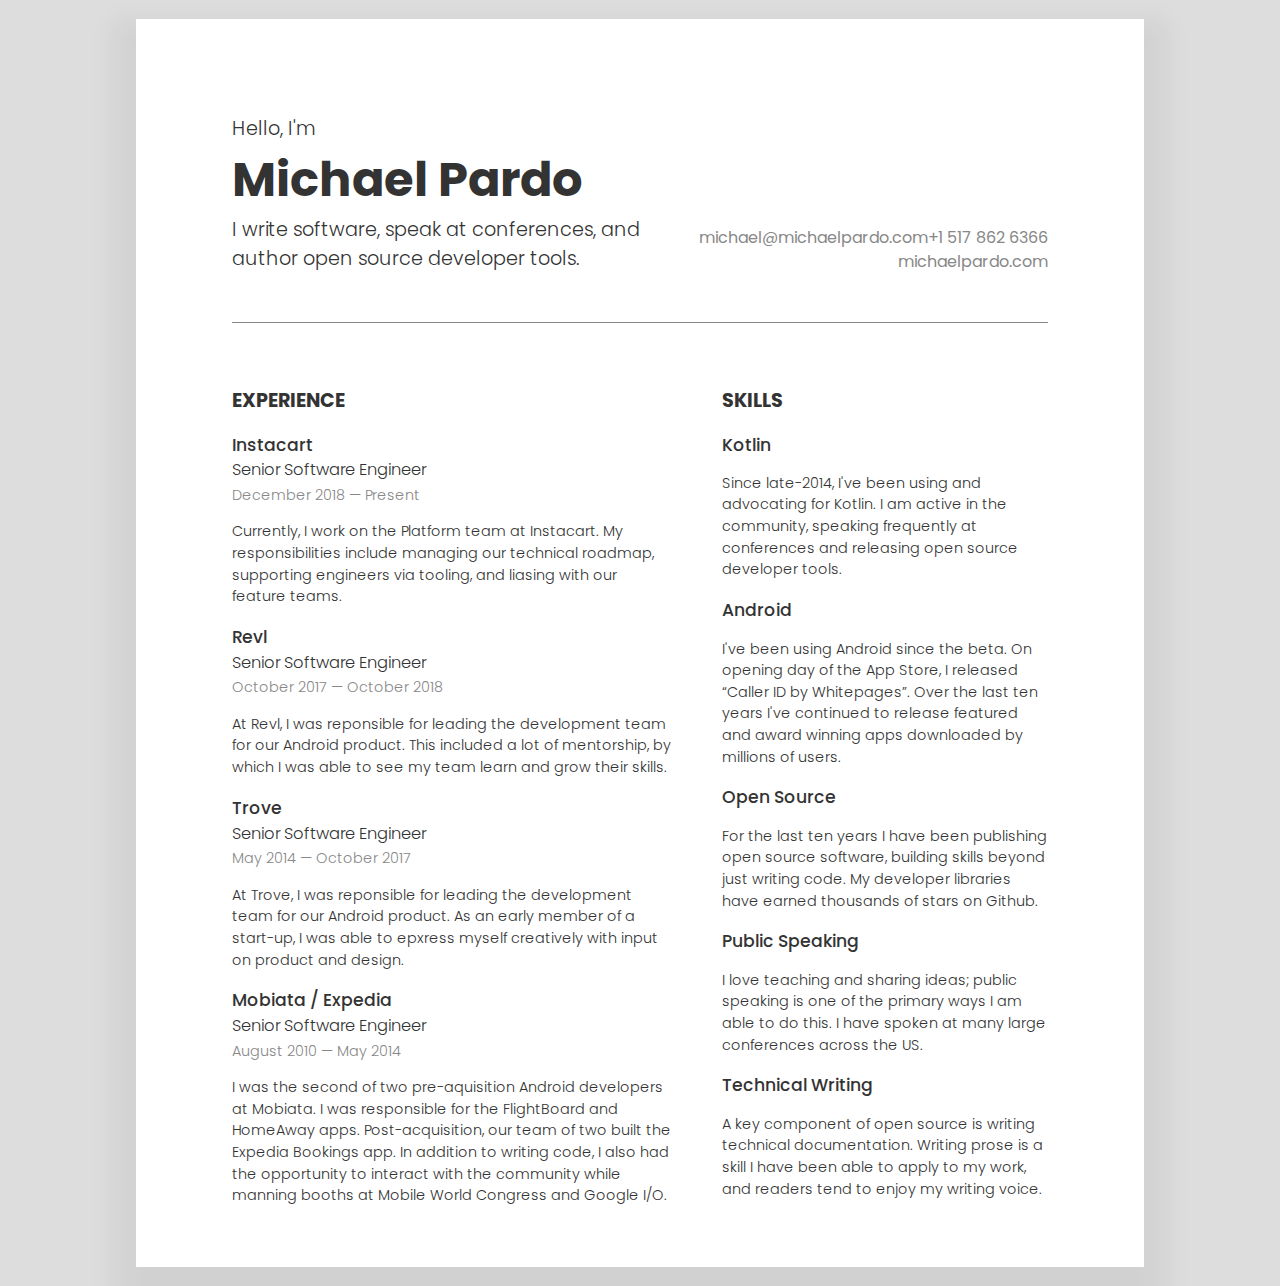
==== resume/index.html @ a59b794c "Scale to fit viewport." ====
<!doctype html>
<html lang="en">
    <head>
        <meta charset="utf-8">
        <title>Michael Pardo</title>
        <meta name="description" content="">
        <meta name="author" content="Michael Pardo">
        <link rel="stylesheet" href="../media/normalize.css">
        <link rel="stylesheet" href="../media/resume.css">
    </head>
    <body>
        <div id="container">
            <header id="intro">
                <p>Hello, I'm</p>
                <h1>Michael Pardo</h1>
                <p>I write software, speak at conferences, and author open source developer tools.</p>
            </header>
            <section id="contact">
                <ul>
                    <li><a href="tel:15178626366">+1 517 862 6366</a></li>
                    <li><a href="mailto:michael@michaelpardo.com">michael@michaelpardo.com</a></li>
                    <li><a href="http://michaelpardo.com" target="_blank">michaelpardo.com</a></li>
                </ul>
            </section>
            <section id="experience">
                <h2>Experience</h2>
                <ul>
                    <li>
                        <h3>Instacart</h3>
                        <h4>Senior Software Engineer</h3>
                        <time>December 2018 — Present</time>
                        <p>Currently, I work on the Platform team at Instacart. My responsibilities include managing our technical roadmap, supporting engineers via tooling, and liasing with our feature teams.</p>
                    </li>
                    <li>
                        <h3>Revl</h3>
                        <h4>Senior Software Engineer</h3>
                        <time>October 2017 — October 2018</time>
                        <p>At Revl, I was reponsible for leading the development team for our Android product. This included a lot of mentorship, by which I was able to see my team learn and grow their skills.</p>
                    </li>
                    <li>
                        <h3>Trove</h3>
                        <h4>Senior Software Engineer</h3>
                        <time>May 2014 — October 2017</time>
                        <p>At Trove, I was reponsible for leading the development team for our Android product. As an early member of a start-up, I was able to epxress myself creatively with input on product and design.</p>
                    </li>
                    <li>
                        <h3>Mobiata / Expedia</h3>
                        <h4>Senior Software Engineer</h3>
                        <time>August 2010 — May 2014</time>
                        <p>I was the second of two pre-aquisition Android developers at Mobiata. I was responsible for the FlightBoard and HomeAway apps. Post-acquisition, our team of two built the Expedia Bookings app. In addition to writing code, I also had the opportunity to interact with the community while manning booths at Mobile World Congress and Google I/O.</p>
                    </li>
                </ul>
            </section>
            <section id="skills">
                <h2>Skills</h2>
                <ul>
                    <li>
                        <h3>Kotlin</h3>
                        <p>Since late-2014, I've been using and advocating for Kotlin. I am active in the community, speaking frequently at conferences and releasing open source developer tools.</p>
                    </li>
                    <li>
                        <h3>Android</h3>
                        <p>I've been using Android since the beta. On opening day of the App Store, I released “Caller ID by Whitepages”. Over the last ten years I've continued to release featured and award winning apps downloaded by millions of users.</p>
                    </li>
                    <li>
                        <h3>Open Source</h3>
                        <p>For the last ten years I have been publishing open source software, building skills beyond just writing code. My developer libraries have earned thousands of stars on Github.</p>
                    </li>
                    <li>
                        <h3>Public Speaking</h3>
                        <p>I love teaching and sharing ideas; public speaking is one of the primary ways I am able to do this. I have spoken at many large conferences across the US.</p>
                    </li>
                    <li>
                        <h3>Technical Writing</h3>
                        <p>A key component of open source is writing technical documentation. Writing prose is a skill I have been able to apply to my work, and readers tend to enjoy my writing voice.</p>
                    </li>
                </ul>
            </section>
        </div>
        <!-- Global site tag (gtag.js) - Google Analytics -->
        <script async src="https://www.googletagmanager.com/gtag/js?id=UA-5226640-2"></script>
        <script>
            window.dataLayer = window.dataLayer || [];
            function gtag(){dataLayer.push(arguments);}
            gtag('js', new Date());

            gtag('config', 'UA-5226640-2');
        </script>
    </body>
</html>
---- media/resume.css ----
@import url('https://fonts.googleapis.com/css?family=Poppins:300,400,500,700&display=swap');

/**************************************************************************************************
 * General
 *************************************************************************************************/

html, body {
    padding: 0.1in;

    display: grid;
    justify-content: center;
    align-content: top;

    background: #ddd;

    font-family: 'Poppins', sans-serif;
    line-height: 1.5;
}

/**************************************************************************************************
 * Printing
 *************************************************************************************************/

@media print {
    body * {
        visibility: hidden;
    }

    #container, #container * {
        visibility: visible;
    }

    #container {
        position: absolute;
        left: 0;
        top: 0;
        box-shadow: none!important;
    }
}

/**************************************************************************************************
 * Layout
 *************************************************************************************************/

#container {
    display: grid;
    grid-template-columns: 1fr 1fr 1fr 1fr 1fr 1fr 1fr;
    grid-template-rows: 1fr 1fr 999fr;
    grid-template-areas: "intro intro intro intro contact contact contact" "experience experience experience experience skills skills skills";
}

#intro { grid-area: intro; }

#contact { grid-area: contact; }

#skills { grid-area: skills; }

#experience { grid-area: experience; }

/**************************************************************************************************
 * Elements
 *************************************************************************************************/

a {
    color: inherit;
    text-decoration: inherit;
}

a:hover {
    color: inherit;
    text-decoration: underline;
}

ul {
    margin: 0px;
    padding: 0px;
}

ul li {
    list-style-type: none;
}

h1 {
    font-size: 0.5in;
}

h2 {
    font-size: 0.2in;
    font-weight: 700;
    text-transform: uppercase;
}

h3 {
    font-size: 0.18in;
    font-weight: 500;
    margin-bottom: 0;
}

h4 {
    font-size: 0.17in;
    font-weight: 300;
    margin-top: 0;
    margin-bottom: 0;
}

p {
    font-size: 0.15in;
    font-weight: 300;
}

section {
    margin-bottom: 0.25in;
}

time {
    font-size: 0.15in;
    font-weight: 300;
    color: #888;
}


/**************************************************************************************************
 * Sections
 *************************************************************************************************/

#container {
    width: 8.5in;
    height: 11in;
    padding: 1in;

    background: #fff;
    color: #333;

    box-shadow: 0in 0.25in 0.25in 0.25in rgba(0,0,0,0.05);
}

#intro, #contact {
    margin-bottom: 0.5in;
    padding-bottom: 0.5in;
    border-bottom: 1px solid #888;
}

#intro p, #intro h1 {
    margin: 0;
}

#intro p {
    font-size: 0.2in;
}

#contact {
    display: flex;
    flex-direction: column-reverse;
    color: #888;
}

#contact ul li {
    float: right;
}

#experience {
    margin-right: 0.25in;
}

#skills {
    margin-left: 0.25in;
}
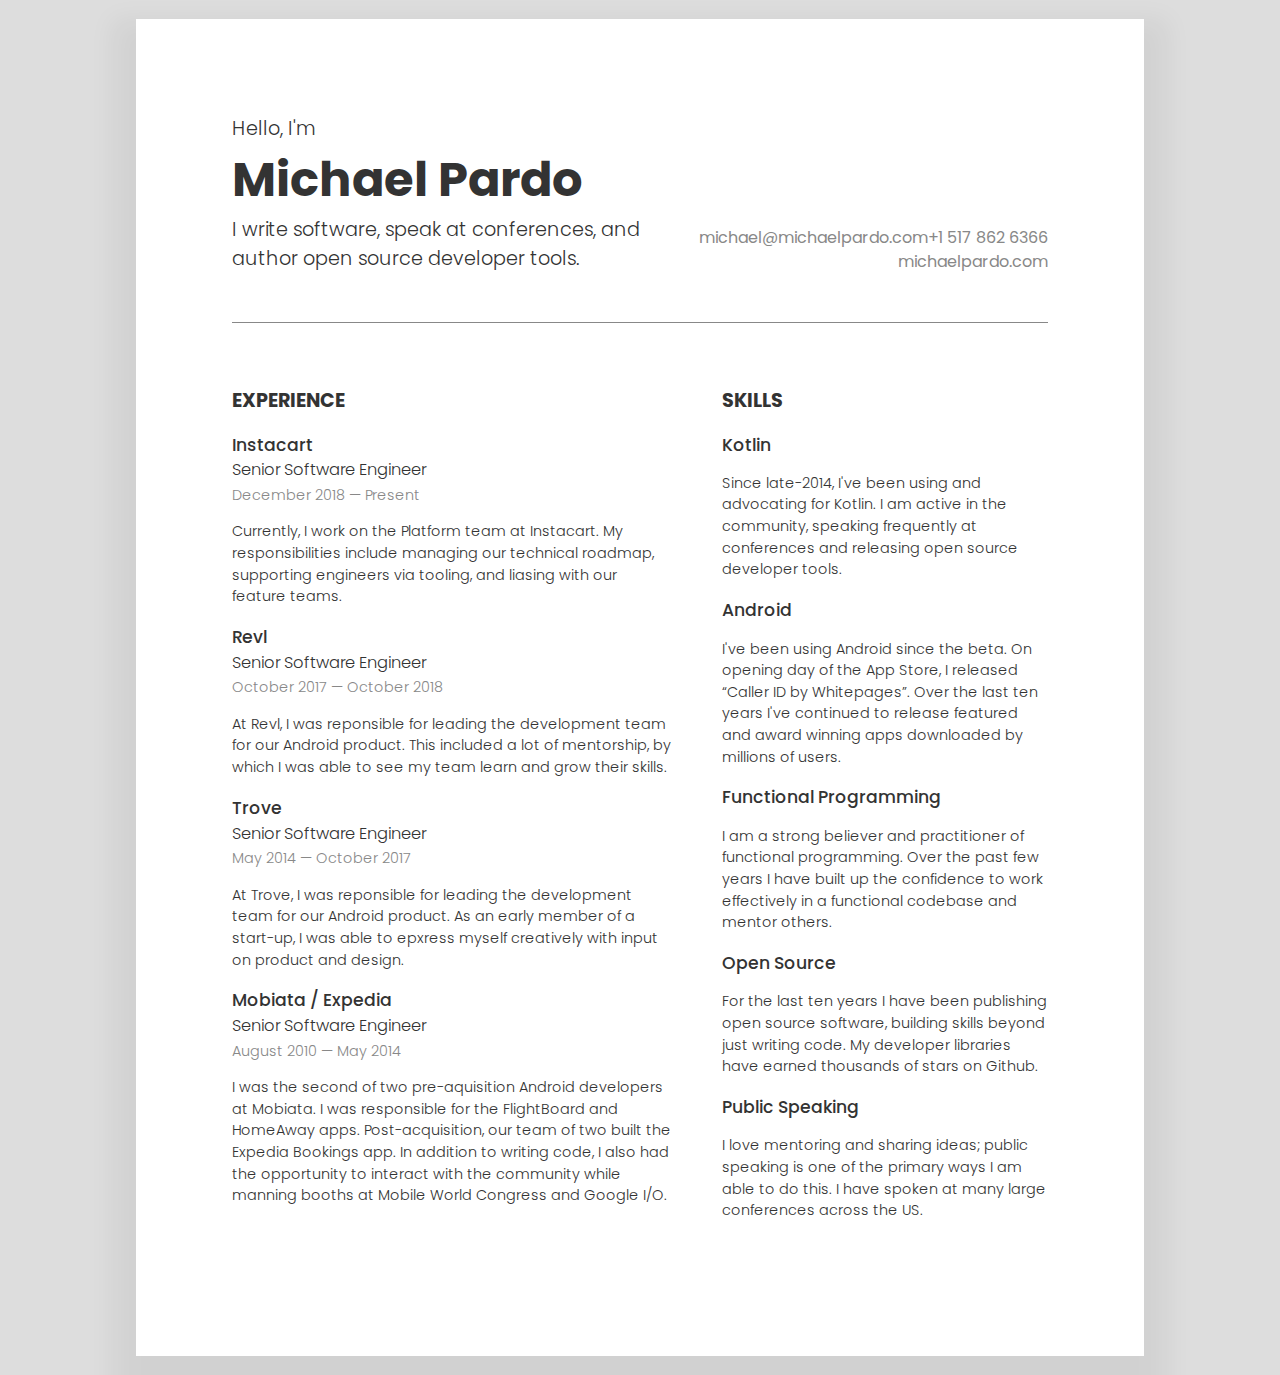
==== commit a711d988: "Replace technical writing with functional programming." ====
--- a/resume/index.html
+++ b/resume/index.html
@@ -1,90 +1,125 @@
 <!doctype html>
 <html lang="en">
-    <head>
-        <meta charset="utf-8">
-        <title>Michael Pardo</title>
-        <meta name="description" content="">
-        <meta name="author" content="Michael Pardo">
-        <link rel="stylesheet" href="../media/normalize.css">
-        <link rel="stylesheet" href="../media/resume.css">
-    </head>
-    <body>
-        <div id="container">
-            <header id="intro">
-                <p>Hello, I'm</p>
-                <h1>Michael Pardo</h1>
-                <p>I write software, speak at conferences, and author open source developer tools.</p>
-            </header>
-            <section id="contact">
-                <ul>
-                    <li><a href="tel:15178626366">+1 517 862 6366</a></li>
-                    <li><a href="mailto:michael@michaelpardo.com">michael@michaelpardo.com</a></li>
-                    <li><a href="http://michaelpardo.com" target="_blank">michaelpardo.com</a></li>
-                </ul>
-            </section>
-            <section id="experience">
-                <h2>Experience</h2>
-                <ul>
-                    <li>
-                        <h3>Instacart</h3>
-                        <h4>Senior Software Engineer</h3>
+
+<head>
+    <meta charset="utf-8">
+    <title>Michael Pardo</title>
+    <meta name="description" content="">
+    <meta name="author" content="Michael Pardo">
+    <link rel="stylesheet" href="../media/normalize.css">
+    <link rel="stylesheet" href="../media/resume.css">
+</head>
+
+<body>
+    <div id="container">
+        <header id="intro">
+            <p>Hello, I'm</p>
+            <h1>Michael Pardo</h1>
+            <p>I write software, speak at conferences, and author open source developer tools.</p>
+        </header>
+        <section id="contact">
+            <ul>
+                <li><a href="tel:15178626366">+1 517 862 6366</a></li>
+                <li><a href="mailto:michael@michaelpardo.com">michael@michaelpardo.com</a></li>
+                <li><a href="http://michaelpardo.com" target="_blank">michaelpardo.com</a></li>
+            </ul>
+        </section>
+        <section id="experience">
+            <h2>Experience</h2>
+            <ul>
+                <li>
+                    <h3>Instacart</h3>
+                    <h4>Senior Software Engineer</h3>
                         <time>December 2018 — Present</time>
-                        <p>Currently, I work on the Platform team at Instacart. My responsibilities include managing our technical roadmap, supporting engineers via tooling, and liasing with our feature teams.</p>
-                    </li>
-                    <li>
-                        <h3>Revl</h3>
-                        <h4>Senior Software Engineer</h3>
+                        <p>
+                            Currently, I work on the Platform team at Instacart. My responsibilities include managing
+                            our technical roadmap, supporting engineers via tooling, and liasing with our feature teams.
+                        </p>
+                </li>
+                <li>
+                    <h3>Revl</h3>
+                    <h4>Senior Software Engineer</h3>
                         <time>October 2017 — October 2018</time>
-                        <p>At Revl, I was reponsible for leading the development team for our Android product. This included a lot of mentorship, by which I was able to see my team learn and grow their skills.</p>
-                    </li>
-                    <li>
-                        <h3>Trove</h3>
-                        <h4>Senior Software Engineer</h3>
+                        <p>
+                            At Revl, I was reponsible for leading the development team for our Android product. This
+                            included a lot of mentorship, by which I was able to see my team learn and grow their
+                            skills.
+                        </p>
+                </li>
+                <li>
+                    <h3>Trove</h3>
+                    <h4>Senior Software Engineer</h3>
                         <time>May 2014 — October 2017</time>
-                        <p>At Trove, I was reponsible for leading the development team for our Android product. As an early member of a start-up, I was able to epxress myself creatively with input on product and design.</p>
-                    </li>
-                    <li>
-                        <h3>Mobiata / Expedia</h3>
-                        <h4>Senior Software Engineer</h3>
+                        <p>
+                            At Trove, I was reponsible for leading the development team for our Android product. As an
+                            early member of a start-up, I was able to epxress myself creatively with input on product
+                            and design.
+                        </p>
+                </li>
+                <li>
+                    <h3>Mobiata / Expedia</h3>
+                    <h4>Senior Software Engineer</h3>
                         <time>August 2010 — May 2014</time>
-                        <p>I was the second of two pre-aquisition Android developers at Mobiata. I was responsible for the FlightBoard and HomeAway apps. Post-acquisition, our team of two built the Expedia Bookings app. In addition to writing code, I also had the opportunity to interact with the community while manning booths at Mobile World Congress and Google I/O.</p>
-                    </li>
-                </ul>
-            </section>
-            <section id="skills">
-                <h2>Skills</h2>
-                <ul>
-                    <li>
-                        <h3>Kotlin</h3>
-                        <p>Since late-2014, I've been using and advocating for Kotlin. I am active in the community, speaking frequently at conferences and releasing open source developer tools.</p>
-                    </li>
-                    <li>
-                        <h3>Android</h3>
-                        <p>I've been using Android since the beta. On opening day of the App Store, I released “Caller ID by Whitepages”. Over the last ten years I've continued to release featured and award winning apps downloaded by millions of users.</p>
-                    </li>
-                    <li>
-                        <h3>Open Source</h3>
-                        <p>For the last ten years I have been publishing open source software, building skills beyond just writing code. My developer libraries have earned thousands of stars on Github.</p>
-                    </li>
-                    <li>
-                        <h3>Public Speaking</h3>
-                        <p>I love teaching and sharing ideas; public speaking is one of the primary ways I am able to do this. I have spoken at many large conferences across the US.</p>
-                    </li>
-                    <li>
-                        <h3>Technical Writing</h3>
-                        <p>A key component of open source is writing technical documentation. Writing prose is a skill I have been able to apply to my work, and readers tend to enjoy my writing voice.</p>
-                    </li>
-                </ul>
-            </section>
-        </div>
-        <!-- Global site tag (gtag.js) - Google Analytics -->
-        <script async src="https://www.googletagmanager.com/gtag/js?id=UA-5226640-2"></script>
-        <script>
-            window.dataLayer = window.dataLayer || [];
-            function gtag(){dataLayer.push(arguments);}
-            gtag('js', new Date());
+                        <p>
+                            I was the second of two pre-aquisition Android developers at Mobiata. I was responsible for
+                            the FlightBoard and HomeAway apps. Post-acquisition, our team of two built the Expedia
+                            Bookings app. In addition to writing code, I also had the opportunity to interact with the
+                            community while manning booths at Mobile World Congress and Google I/O.
+                        </p>
+                </li>
+            </ul>
+        </section>
+        <section id="skills">
+            <h2>Skills</h2>
+            <ul>
+                <li>
+                    <h3>Kotlin</h3>
+                    <p>
+                        Since late-2014, I've been using and advocating for Kotlin. I am active in the community,
+                        speaking frequently at conferences and releasing open source developer tools.
+                    </p>
+                </li>
+                <li>
+                    <h3>Android</h3>
+                    <p>
+                        I've been using Android since the beta. On opening day of the App Store, I released “Caller ID
+                        by Whitepages”. Over the last ten years I've continued to release featured and award winning
+                        apps downloaded by millions of users.
+                    </p>
+                </li>
+                <li>
+                    <h3>Functional Programming</h3>
+                    <p>
+                        I am a strong believer and practitioner of functional programming. Over the past few years I
+                        have built up the confidence to work effectively in a functional codebase and mentor others.
+                    </p>
+                </li>
+                <li>
+                    <h3>Open Source</h3>
+                    <p>
+                        For the last ten years I have been publishing open source software, building skills beyond just
+                        writing code. My developer libraries have earned thousands of stars on Github.
+                    </p>
+                </li>
+                <li>
+                    <h3>Public Speaking</h3>
+                    <p>
+                        I love mentoring and sharing ideas; public speaking is one of the primary ways I am able to do
+                        this. I have spoken at many large conferences across the US.
+                    </p>
+                </li>
+            </ul>
+        </section>
+    </div>
+    <!-- Global site tag (gtag.js) - Google Analytics -->
+    <script async src="https://www.googletagmanager.com/gtag/js?id=UA-5226640-2"></script>
+    <script>
+        window.dataLayer = window.dataLayer || [];
+        function gtag() { dataLayer.push(arguments); }
+        gtag('js', new Date());
 
-            gtag('config', 'UA-5226640-2');
-        </script>
-    </body>
+        gtag('config', 'UA-5226640-2');
+    </script>
+</body>
+
 </html>
--- a/media/resume.css
+++ b/media/resume.css
@@ -45,7 +45,7 @@
 #container {
     display: grid;
     grid-template-columns: 1fr 1fr 1fr 1fr 1fr 1fr 1fr;
-    grid-template-rows: 1fr 1fr 999fr;
+    grid-template-rows: auto auto;
     grid-template-areas: "intro intro intro intro contact contact contact" "experience experience experience experience skills skills skills";
 }
 
@@ -125,7 +125,7 @@
 
 #container {
     width: 8.5in;
-    height: 11in;
+    min-height: 11in;
     padding: 1in;
 
     background: #fff;
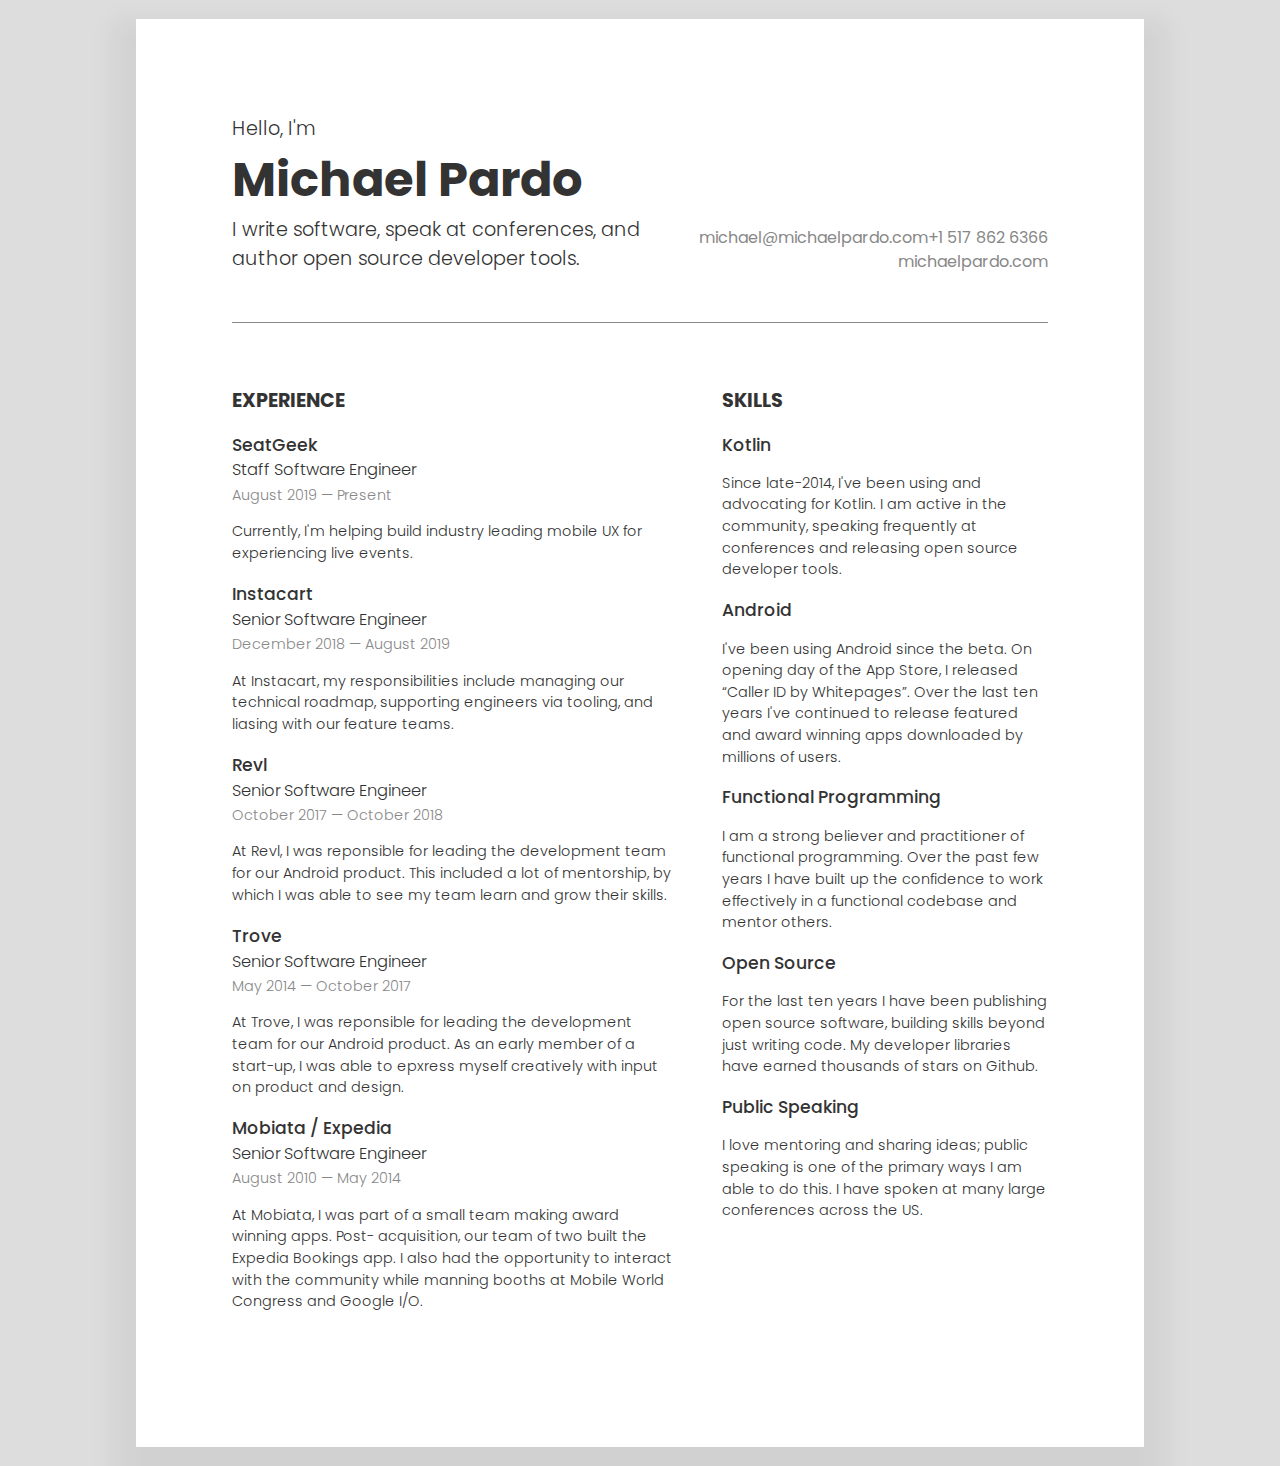
==== commit e93afcbe: "Update latest experience." ====
--- a/resume/index.html
+++ b/resume/index.html
@@ -28,12 +28,22 @@
             <h2>Experience</h2>
             <ul>
                 <li>
+                    <h3>SeatGeek</h3>
+                    <h4>Staff Software Engineer</h3>
+                        <time>August 2019 — Present</time>
+                        <p>
+                            Currently, I'm helping build industry leading mobile UX for 
+                            experiencing live events.
+                        </p>
+                </li>
+                <li>
                     <h3>Instacart</h3>
                     <h4>Senior Software Engineer</h3>
-                        <time>December 2018 — Present</time>
+                        <time>December 2018 — August 2019</time>
                         <p>
-                            Currently, I work on the Platform team at Instacart. My responsibilities include managing
-                            our technical roadmap, supporting engineers via tooling, and liasing with our feature teams.
+                            At Instacart, my responsibilities include managing our technical 
+                            roadmap, supporting engineers via tooling, and liasing with our feature 
+                            teams.
                         </p>
                 </li>
                 <li>
@@ -41,9 +51,9 @@
                     <h4>Senior Software Engineer</h3>
                         <time>October 2017 — October 2018</time>
                         <p>
-                            At Revl, I was reponsible for leading the development team for our Android product. This
-                            included a lot of mentorship, by which I was able to see my team learn and grow their
-                            skills.
+                            At Revl, I was reponsible for leading the development team for our 
+                            Android product. This included a lot of mentorship, by which I was able 
+                            to see my team learn and grow their skills.
                         </p>
                 </li>
                 <li>
@@ -51,9 +61,9 @@
                     <h4>Senior Software Engineer</h3>
                         <time>May 2014 — October 2017</time>
                         <p>
-                            At Trove, I was reponsible for leading the development team for our Android product. As an
-                            early member of a start-up, I was able to epxress myself creatively with input on product
-                            and design.
+                            At Trove, I was reponsible for leading the development team for our 
+                            Android product. As an early member of a start-up, I was able to epxress
+                            myself creatively with input on product and design.
                         </p>
                 </li>
                 <li>
@@ -61,10 +71,10 @@
                     <h4>Senior Software Engineer</h3>
                         <time>August 2010 — May 2014</time>
                         <p>
-                            I was the second of two pre-aquisition Android developers at Mobiata. I was responsible for
-                            the FlightBoard and HomeAway apps. Post-acquisition, our team of two built the Expedia
-                            Bookings app. In addition to writing code, I also had the opportunity to interact with the
-                            community while manning booths at Mobile World Congress and Google I/O.
+                            At Mobiata, I was part of a small team making award winning apps. Post-
+                            acquisition, our team of two built the Expedia Bookings app. I also
+                            had the opportunity to interact with the community while manning booths 
+                            at Mobile World Congress and Google I/O.
                         </p>
                 </li>
             </ul>
@@ -75,37 +85,41 @@
                 <li>
                     <h3>Kotlin</h3>
                     <p>
-                        Since late-2014, I've been using and advocating for Kotlin. I am active in the community,
-                        speaking frequently at conferences and releasing open source developer tools.
+                        Since late-2014, I've been using and advocating for Kotlin. I am active in 
+                        the community, speaking frequently at conferences and releasing open source 
+                        developer tools.
                     </p>
                 </li>
                 <li>
                     <h3>Android</h3>
                     <p>
-                        I've been using Android since the beta. On opening day of the App Store, I released “Caller ID
-                        by Whitepages”. Over the last ten years I've continued to release featured and award winning
-                        apps downloaded by millions of users.
+                        I've been using Android since the beta. On opening day of the App Store, I 
+                        released “Caller ID by Whitepages”. Over the last ten years I've continued 
+                        to release featured and award winning apps downloaded by millions of users.
                     </p>
                 </li>
                 <li>
                     <h3>Functional Programming</h3>
                     <p>
-                        I am a strong believer and practitioner of functional programming. Over the past few years I
-                        have built up the confidence to work effectively in a functional codebase and mentor others.
+                        I am a strong believer and practitioner of functional programming. Over the 
+                        past few years I have built up the confidence to work effectively in a 
+                        functional codebase and mentor others.
                     </p>
                 </li>
                 <li>
                     <h3>Open Source</h3>
                     <p>
-                        For the last ten years I have been publishing open source software, building skills beyond just
-                        writing code. My developer libraries have earned thousands of stars on Github.
+                        For the last ten years I have been publishing open source software, building 
+                        skills beyond just writing code. My developer libraries have earned 
+                        thousands of stars on Github.
                     </p>
                 </li>
                 <li>
                     <h3>Public Speaking</h3>
                     <p>
-                        I love mentoring and sharing ideas; public speaking is one of the primary ways I am able to do
-                        this. I have spoken at many large conferences across the US.
+                        I love mentoring and sharing ideas; public speaking is one of the primary 
+                        ways I am able to do this. I have spoken at many large conferences across 
+                        the US.
                     </p>
                 </li>
             </ul>
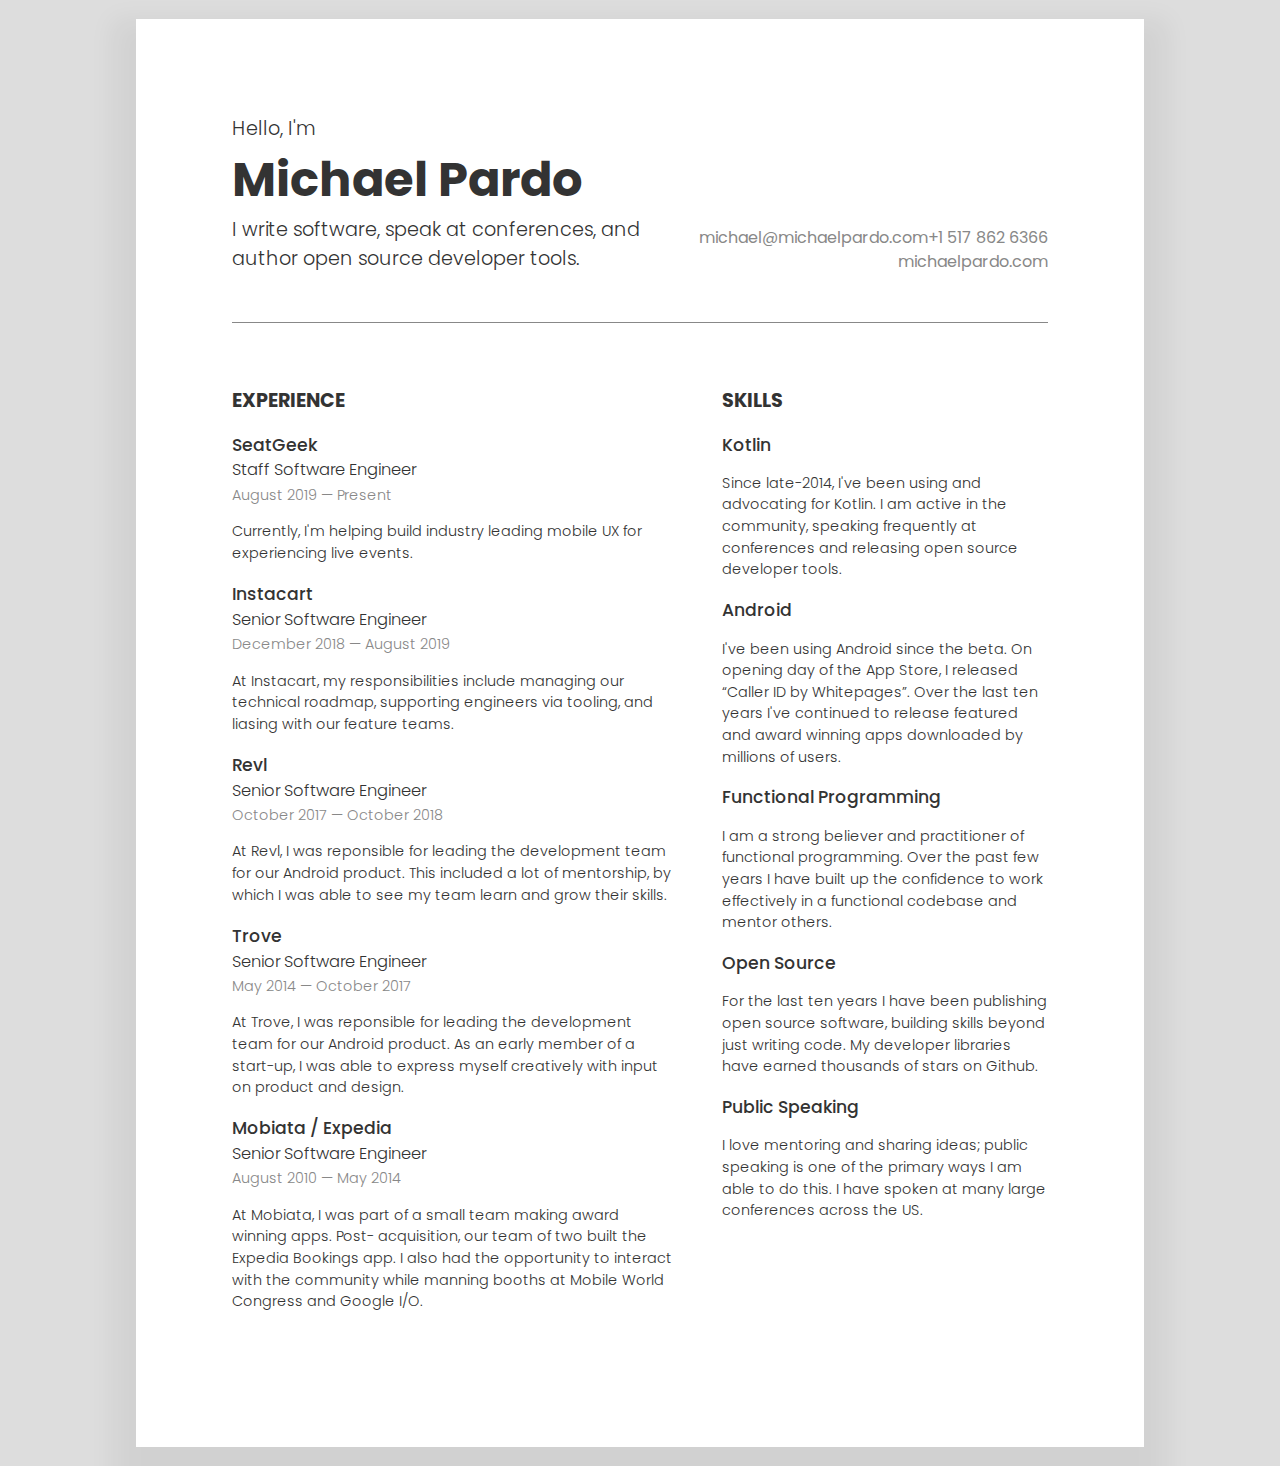
==== commit 26eb9d4f: "Fix typo." ====
--- a/resume/index.html
+++ b/resume/index.html
@@ -62,7 +62,7 @@
                         <time>May 2014 — October 2017</time>
                         <p>
                             At Trove, I was reponsible for leading the development team for our 
-                            Android product. As an early member of a start-up, I was able to epxress
+                            Android product. As an early member of a start-up, I was able to express
                             myself creatively with input on product and design.
                         </p>
                 </li>
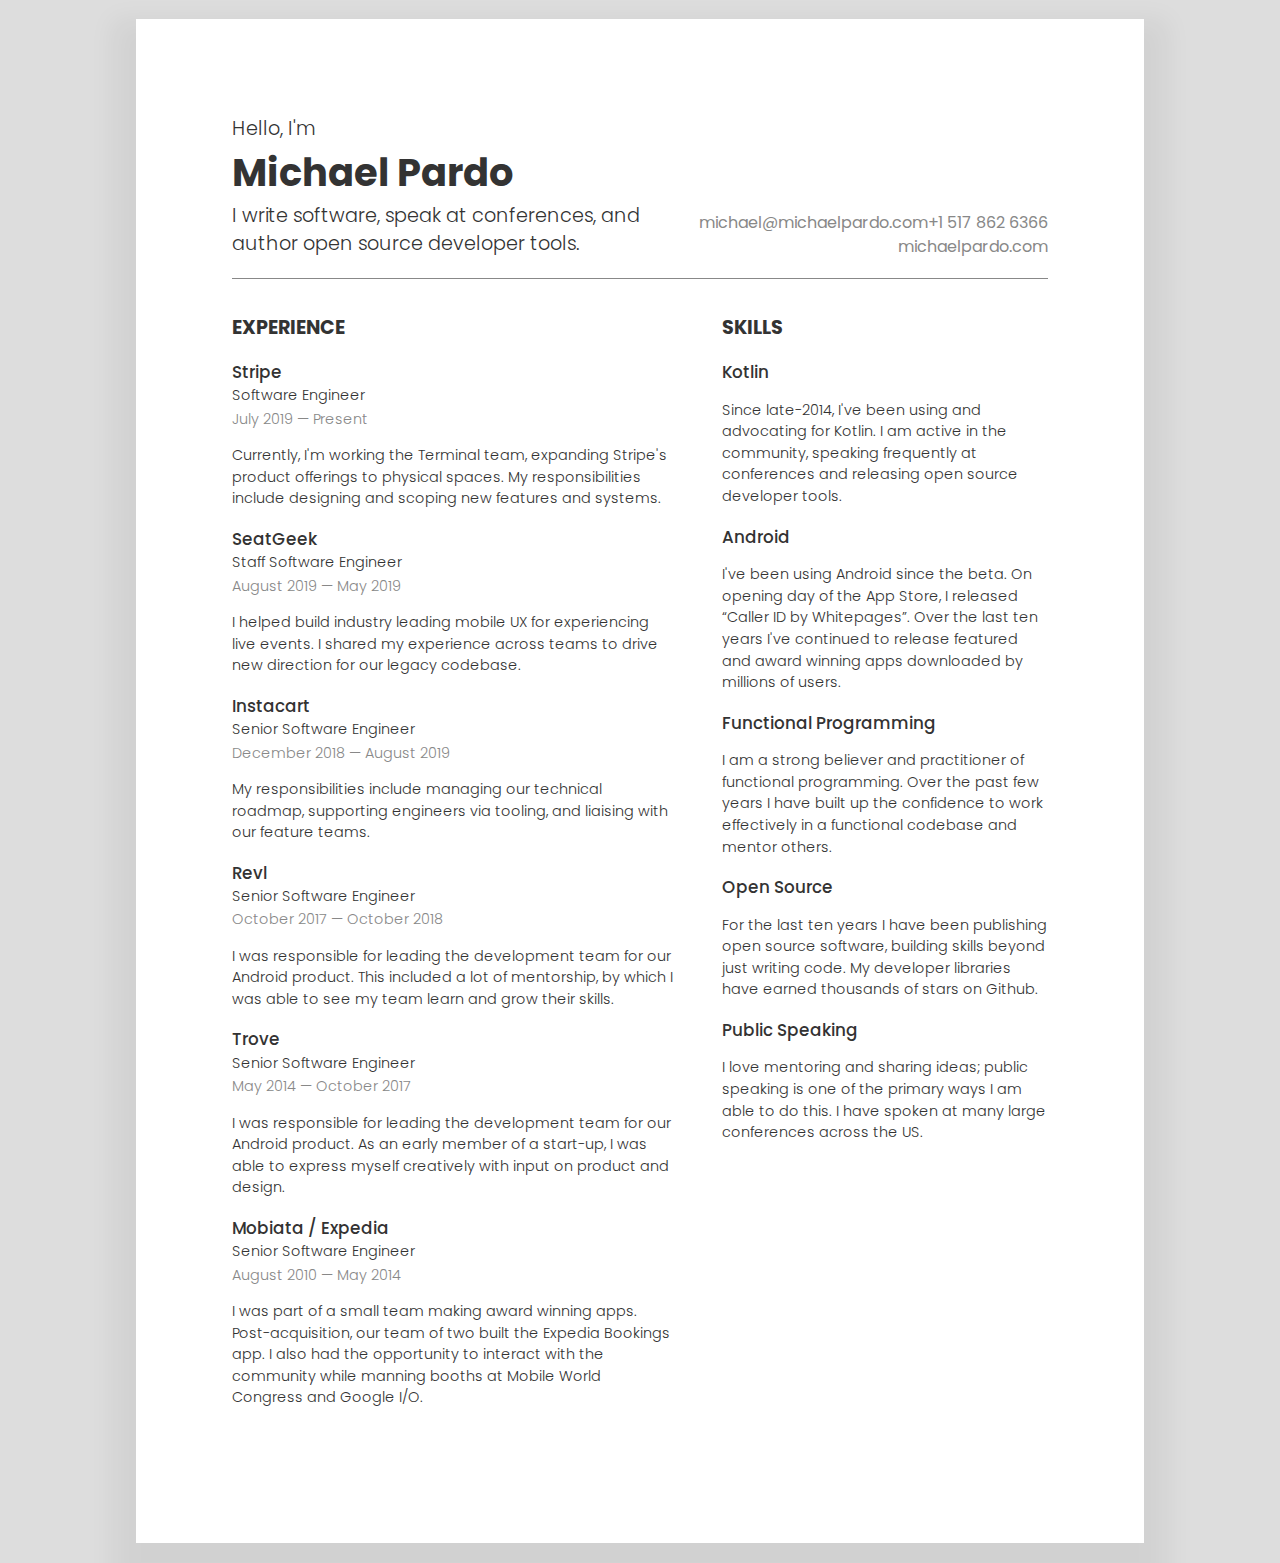
==== commit d7c658e4: "Resume updates." ====
--- a/resume/index.html
+++ b/resume/index.html
@@ -1,139 +1,150 @@
 <!doctype html>
 <html lang="en">
 
-<head>
-    <meta charset="utf-8">
-    <title>Michael Pardo</title>
-    <meta name="description" content="">
-    <meta name="author" content="Michael Pardo">
-    <link rel="stylesheet" href="../media/normalize.css">
-    <link rel="stylesheet" href="../media/resume.css">
-</head>
+    <head>
+        <meta charset="utf-8">
+        <title>Michael Pardo</title>
+        <meta name="description" content="">
+        <meta name="author" content="Michael Pardo">
+        <link rel="stylesheet" href="../media/normalize.css">
+        <link rel="stylesheet" href="../media/resume.css">
+    </head>
 
-<body>
-    <div id="container">
-        <header id="intro">
-            <p>Hello, I'm</p>
-            <h1>Michael Pardo</h1>
-            <p>I write software, speak at conferences, and author open source developer tools.</p>
-        </header>
-        <section id="contact">
-            <ul>
-                <li><a href="tel:15178626366">+1 517 862 6366</a></li>
-                <li><a href="mailto:michael@michaelpardo.com">michael@michaelpardo.com</a></li>
-                <li><a href="http://michaelpardo.com" target="_blank">michaelpardo.com</a></li>
-            </ul>
-        </section>
-        <section id="experience">
-            <h2>Experience</h2>
-            <ul>
-                <li>
-                    <h3>SeatGeek</h3>
-                    <h4>Staff Software Engineer</h3>
-                        <time>August 2019 — Present</time>
+    <body>
+        <div id="container">
+            <header id="intro">
+                <p>Hello, I'm</p>
+                <h1>Michael Pardo</h1>
+                <p>I write software, speak at conferences, and author open source developer tools.</p>
+            </header>
+            <section id="contact">
+                <ul>
+                    <li><a href="tel:15178626366">+1 517 862 6366</a></li>
+                    <li><a href="mailto:michael@michaelpardo.com">michael@michaelpardo.com</a></li>
+                    <li><a href="http://michaelpardo.com" target="_blank">michaelpardo.com</a></li>
+                </ul>
+            </section>
+            <section id="experience">
+                <h2>Experience</h2>
+                <ul>
+                    <li>
+                        <h3>Stripe</h3>
+                        <h4>Software Engineer</h3>
+                        <time>July 2019 — Present</time>
                         <p>
-                            Currently, I'm helping build industry leading mobile UX for 
-                            experiencing live events.
+                            Currently, I'm working the Terminal team, expanding Stripe's product
+                            offerings to physical spaces. My responsibilities include designing and
+                            scoping new features and systems.
                         </p>
-                </li>
-                <li>
-                    <h3>Instacart</h3>
-                    <h4>Senior Software Engineer</h3>
+                    </li>
+                    <li>
+                        <h3>SeatGeek</h3>
+                        <h4>Staff Software Engineer</h3>
+                        <time>August 2019 — May 2019</time>
+                        <p>
+                            I helped build industry leading mobile UX for experiencing live events.
+                            I shared my experience across teams to drive new direction for our 
+                            legacy codebase.
+                        </p>
+                    </li>
+                    <li>
+                        <h3>Instacart</h3>
+                        <h4>Senior Software Engineer</h3>
                         <time>December 2018 — August 2019</time>
                         <p>
-                            At Instacart, my responsibilities include managing our technical 
-                            roadmap, supporting engineers via tooling, and liasing with our feature 
-                            teams.
+                            My responsibilities include managing our technical roadmap, supporting
+                            engineers via tooling, and liaising with our feature teams.
                         </p>
-                </li>
-                <li>
-                    <h3>Revl</h3>
-                    <h4>Senior Software Engineer</h3>
+                    </li>
+                    <li>
+                        <h3>Revl</h3>
+                        <h4>Senior Software Engineer</h3>
                         <time>October 2017 — October 2018</time>
                         <p>
-                            At Revl, I was reponsible for leading the development team for our 
-                            Android product. This included a lot of mentorship, by which I was able 
-                            to see my team learn and grow their skills.
+                            I was responsible for leading the development team for our Android 
+                            product. This included a lot of mentorship, by which I was able to see 
+                            my team learn and grow their skills.
                         </p>
-                </li>
-                <li>
-                    <h3>Trove</h3>
-                    <h4>Senior Software Engineer</h3>
+                    </li>
+                    <li>
+                        <h3>Trove</h3>
+                        <h4>Senior Software Engineer</h3>
                         <time>May 2014 — October 2017</time>
                         <p>
-                            At Trove, I was reponsible for leading the development team for our 
-                            Android product. As an early member of a start-up, I was able to express
-                            myself creatively with input on product and design.
+                            I was responsible for leading the development team for our Android 
+                            product. As an early member of a start-up, I was able to express myself
+                            creatively with input on product and design.
                         </p>
-                </li>
-                <li>
-                    <h3>Mobiata / Expedia</h3>
-                    <h4>Senior Software Engineer</h3>
+                    </li>
+                    <li>
+                        <h3>Mobiata / Expedia</h3>
+                        <h4>Senior Software Engineer</h3>
                         <time>August 2010 — May 2014</time>
                         <p>
-                            At Mobiata, I was part of a small team making award winning apps. Post-
-                            acquisition, our team of two built the Expedia Bookings app. I also
-                            had the opportunity to interact with the community while manning booths 
-                            at Mobile World Congress and Google I/O.
+                            I was part of a small team making award winning apps. Post-acquisition,
+                            our team of two built the Expedia Bookings app. I also had the 
+                            opportunity to interact with the community while manning booths at 
+                            Mobile World Congress and Google I/O.
                         </p>
-                </li>
-            </ul>
-        </section>
-        <section id="skills">
-            <h2>Skills</h2>
-            <ul>
-                <li>
-                    <h3>Kotlin</h3>
-                    <p>
-                        Since late-2014, I've been using and advocating for Kotlin. I am active in 
-                        the community, speaking frequently at conferences and releasing open source 
-                        developer tools.
-                    </p>
-                </li>
-                <li>
-                    <h3>Android</h3>
-                    <p>
-                        I've been using Android since the beta. On opening day of the App Store, I 
-                        released “Caller ID by Whitepages”. Over the last ten years I've continued 
-                        to release featured and award winning apps downloaded by millions of users.
-                    </p>
-                </li>
-                <li>
-                    <h3>Functional Programming</h3>
-                    <p>
-                        I am a strong believer and practitioner of functional programming. Over the 
-                        past few years I have built up the confidence to work effectively in a 
-                        functional codebase and mentor others.
-                    </p>
-                </li>
-                <li>
-                    <h3>Open Source</h3>
-                    <p>
-                        For the last ten years I have been publishing open source software, building 
-                        skills beyond just writing code. My developer libraries have earned 
-                        thousands of stars on Github.
-                    </p>
-                </li>
-                <li>
-                    <h3>Public Speaking</h3>
-                    <p>
-                        I love mentoring and sharing ideas; public speaking is one of the primary 
-                        ways I am able to do this. I have spoken at many large conferences across 
-                        the US.
-                    </p>
-                </li>
-            </ul>
-        </section>
-    </div>
-    <!-- Global site tag (gtag.js) - Google Analytics -->
-    <script async src="https://www.googletagmanager.com/gtag/js?id=UA-5226640-2"></script>
-    <script>
-        window.dataLayer = window.dataLayer || [];
-        function gtag() { dataLayer.push(arguments); }
-        gtag('js', new Date());
+                    </li>
+                </ul>
+            </section>
+            <section id="skills">
+                <h2>Skills</h2>
+                <ul>
+                    <li>
+                        <h3>Kotlin</h3>
+                        <p>
+                            Since late-2014, I've been using and advocating for Kotlin. I am active 
+                            in the community, speaking frequently at conferences and releasing open
+                            source developer tools.
+                        </p>
+                    </li>
+                    <li>
+                        <h3>Android</h3>
+                        <p>
+                            I've been using Android since the beta. On opening day of the App 
+                            Store, I released “Caller ID by Whitepages”. Over the last ten years 
+                            I've continued to release featured and award winning apps downloaded by
+                            millions of users.
+                        </p>
+                    </li>
+                    <li>
+                        <h3>Functional Programming</h3>
+                        <p>
+                            I am a strong believer and practitioner of functional programming. Over 
+                            the past few years I have built up the confidence to work effectively 
+                            in a functional codebase and mentor others.
+                        </p>
+                    </li>
+                    <li>
+                        <h3>Open Source</h3>
+                        <p>
+                            For the last ten years I have been publishing open source software, 
+                            building skills beyond just writing code. My developer libraries have 
+                            earned thousands of stars on Github.
+                        </p>
+                    </li>
+                    <li>
+                        <h3>Public Speaking</h3>
+                        <p>
+                            I love mentoring and sharing ideas; public speaking is one of the 
+                            primary ways I am able to do this. I have spoken at many large 
+                            conferences across the US.
+                        </p>
+                    </li>
+                </ul>
+            </section>
+        </div>
+        <!-- Global site tag (gtag.js) - Google Analytics -->
+        <script async src="https://www.googletagmanager.com/gtag/js?id=UA-5226640-2"></script>
+        <script>
+            window.dataLayer = window.dataLayer || [];
+            function gtag() { dataLayer.push(arguments); }
+            gtag('js', new Date());
 
-        gtag('config', 'UA-5226640-2');
-    </script>
-</body>
+            gtag('config', 'UA-5226640-2');
+        </script>
+    </body>
 
 </html>
--- a/media/resume.css
+++ b/media/resume.css
@@ -81,7 +81,7 @@
 }
 
 h1 {
-    font-size: 0.5in;
+    font-size: 0.4in;
 }
 
 h2 {
@@ -91,13 +91,13 @@
 }
 
 h3 {
-    font-size: 0.18in;
+    font-size: 0.175in;
     font-weight: 500;
     margin-bottom: 0;
 }
 
 h4 {
-    font-size: 0.17in;
+    font-size: 0.15in;
     font-weight: 300;
     margin-top: 0;
     margin-bottom: 0;
@@ -135,8 +135,8 @@
 }
 
 #intro, #contact {
-    margin-bottom: 0.5in;
-    padding-bottom: 0.5in;
+    margin-bottom: 0.2in;
+    padding-bottom: 0.2in;
     border-bottom: 1px solid #888;
 }
 
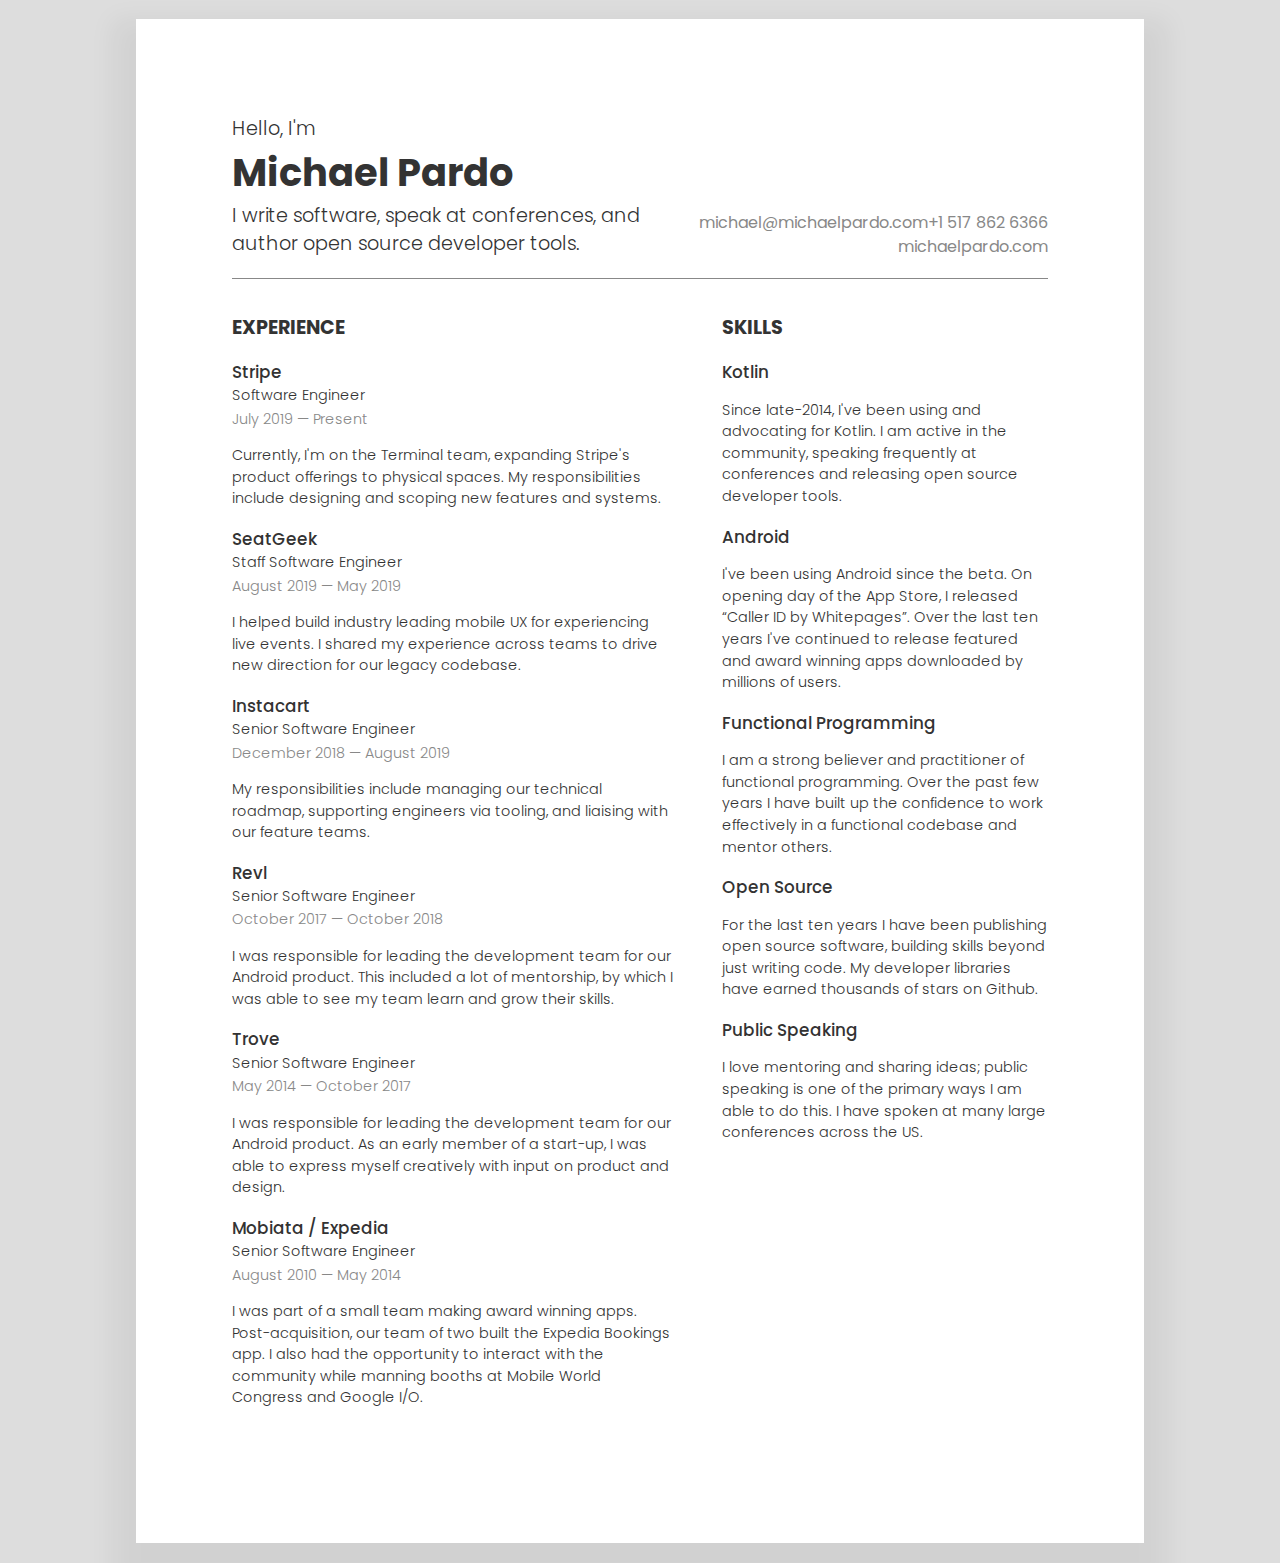
==== commit df1bb45e: "Fix gramatical error." ====
--- a/resume/index.html
+++ b/resume/index.html
@@ -32,7 +32,7 @@
                         <h4>Software Engineer</h3>
                         <time>July 2019 — Present</time>
                         <p>
-                            Currently, I'm working the Terminal team, expanding Stripe's product
+                            Currently, I'm on the Terminal team, expanding Stripe's product
                             offerings to physical spaces. My responsibilities include designing and
                             scoping new features and systems.
                         </p>
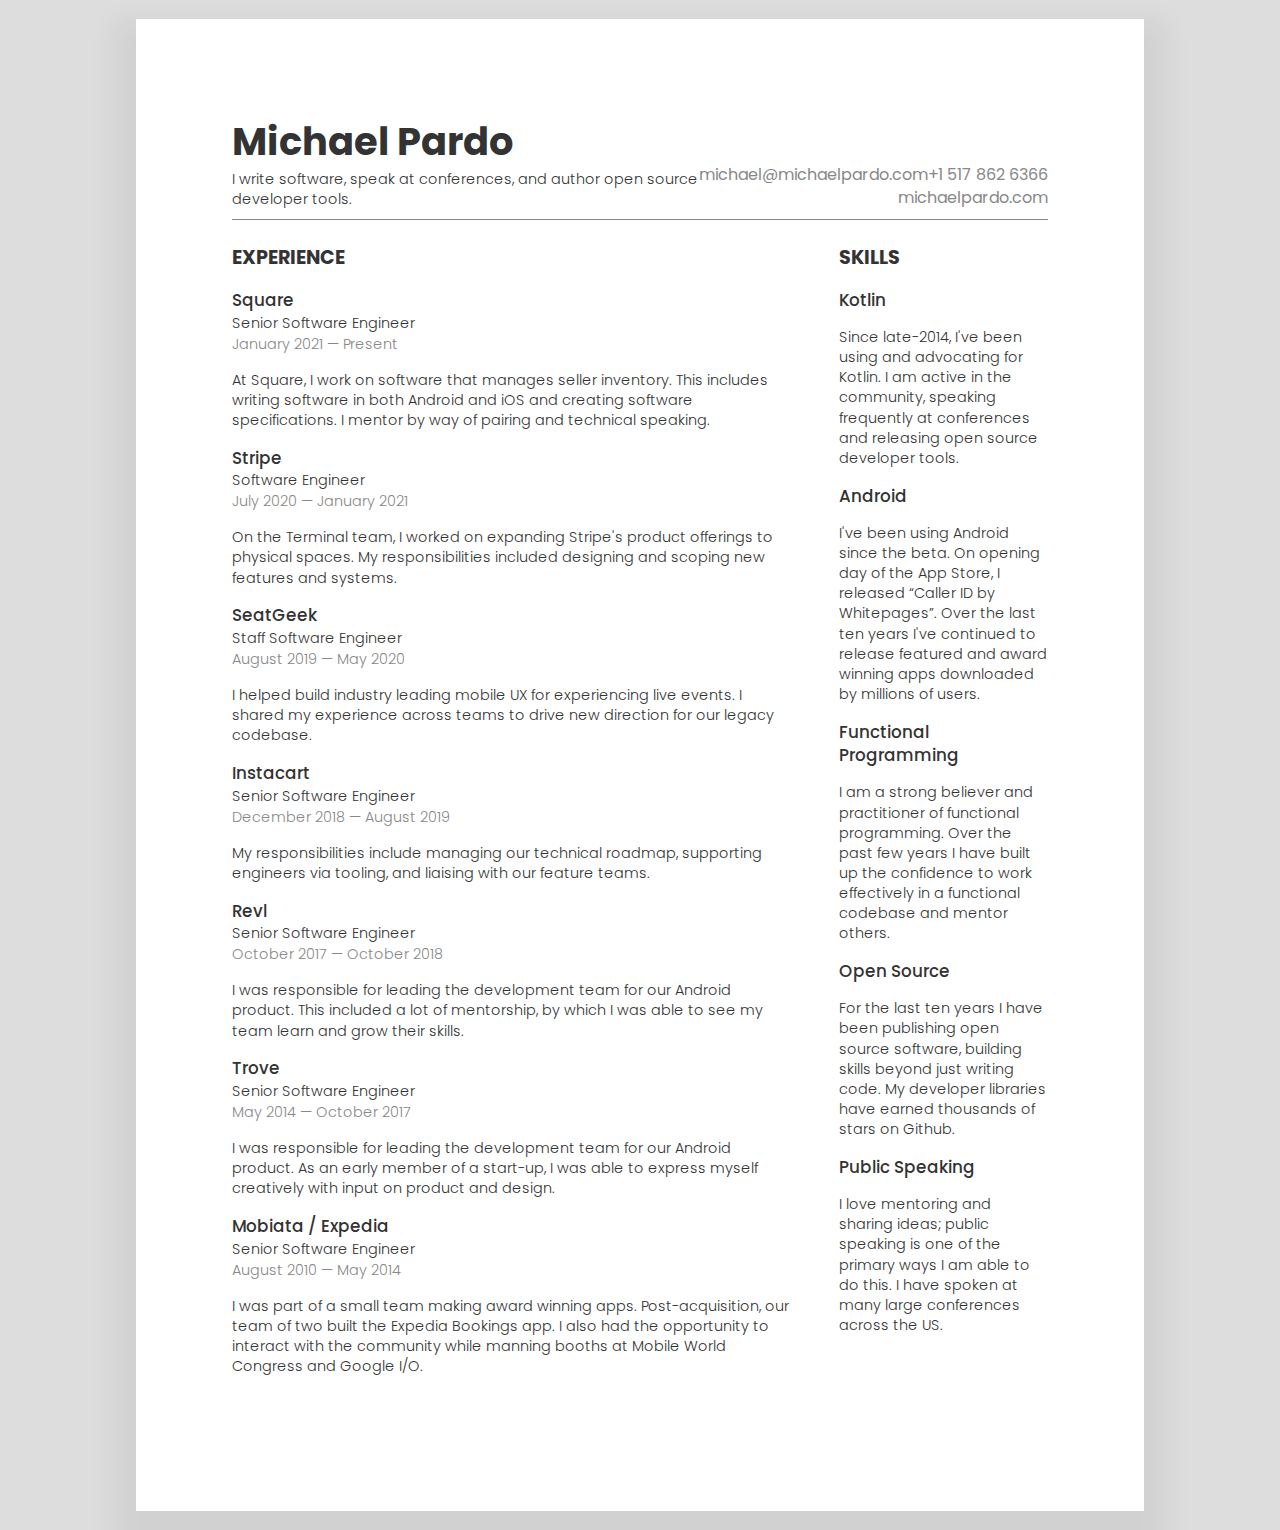
==== commit 7e1aea30: "Update resume." ====
--- a/resume/index.html
+++ b/resume/index.html
@@ -13,7 +13,6 @@
     <body>
         <div id="container">
             <header id="intro">
-                <p>Hello, I'm</p>
                 <h1>Michael Pardo</h1>
                 <p>I write software, speak at conferences, and author open source developer tools.</p>
             </header>
@@ -28,19 +27,29 @@
                 <h2>Experience</h2>
                 <ul>
                     <li>
+                        <h3>Square</h3>
+                        <h4>Senior Software Engineer</h3>
+                        <time>January 2021 — Present</time>
+                        <p>
+                            At Square, I work on software that manages seller inventory. This includes
+                            writing software in both Android and iOS and creating software 
+                            specifications. I mentor by way of pairing and technical speaking.
+                        </p>
+                    </li>
+                    <li>
                         <h3>Stripe</h3>
                         <h4>Software Engineer</h3>
-                        <time>July 2019 — Present</time>
+                        <time>July 2020 — January 2021</time>
                         <p>
-                            Currently, I'm on the Terminal team, expanding Stripe's product
-                            offerings to physical spaces. My responsibilities include designing and
+                            On the Terminal team, I worked on expanding Stripe's product
+                            offerings to physical spaces. My responsibilities included designing and
                             scoping new features and systems.
                         </p>
                     </li>
                     <li>
                         <h3>SeatGeek</h3>
                         <h4>Staff Software Engineer</h3>
-                        <time>August 2019 — May 2019</time>
+                        <time>August 2019 — May 2020</time>
                         <p>
                             I helped build industry leading mobile UX for experiencing live events.
                             I shared my experience across teams to drive new direction for our 
--- a/media/resume.css
+++ b/media/resume.css
@@ -14,7 +14,7 @@
     background: #ddd;
 
     font-family: 'Poppins', sans-serif;
-    line-height: 1.5;
+    line-height: 1.4;
 }
 
 /**************************************************************************************************
@@ -46,7 +46,7 @@
     display: grid;
     grid-template-columns: 1fr 1fr 1fr 1fr 1fr 1fr 1fr;
     grid-template-rows: auto auto;
-    grid-template-areas: "intro intro intro intro contact contact contact" "experience experience experience experience skills skills skills";
+    grid-template-areas: "intro intro intro intro contact contact contact" "experience experience experience experience experience  skills skills";
 }
 
 #intro { grid-area: intro; }
@@ -135,8 +135,8 @@
 }
 
 #intro, #contact {
-    margin-bottom: 0.2in;
-    padding-bottom: 0.2in;
+    margin-bottom: 0.1in;
+    padding-bottom: 0.1in;
     border-bottom: 1px solid #888;
 }
 
@@ -145,7 +145,7 @@
 }
 
 #intro p {
-    font-size: 0.2in;
+    font-size: 0.15in;
 }
 
 #contact {
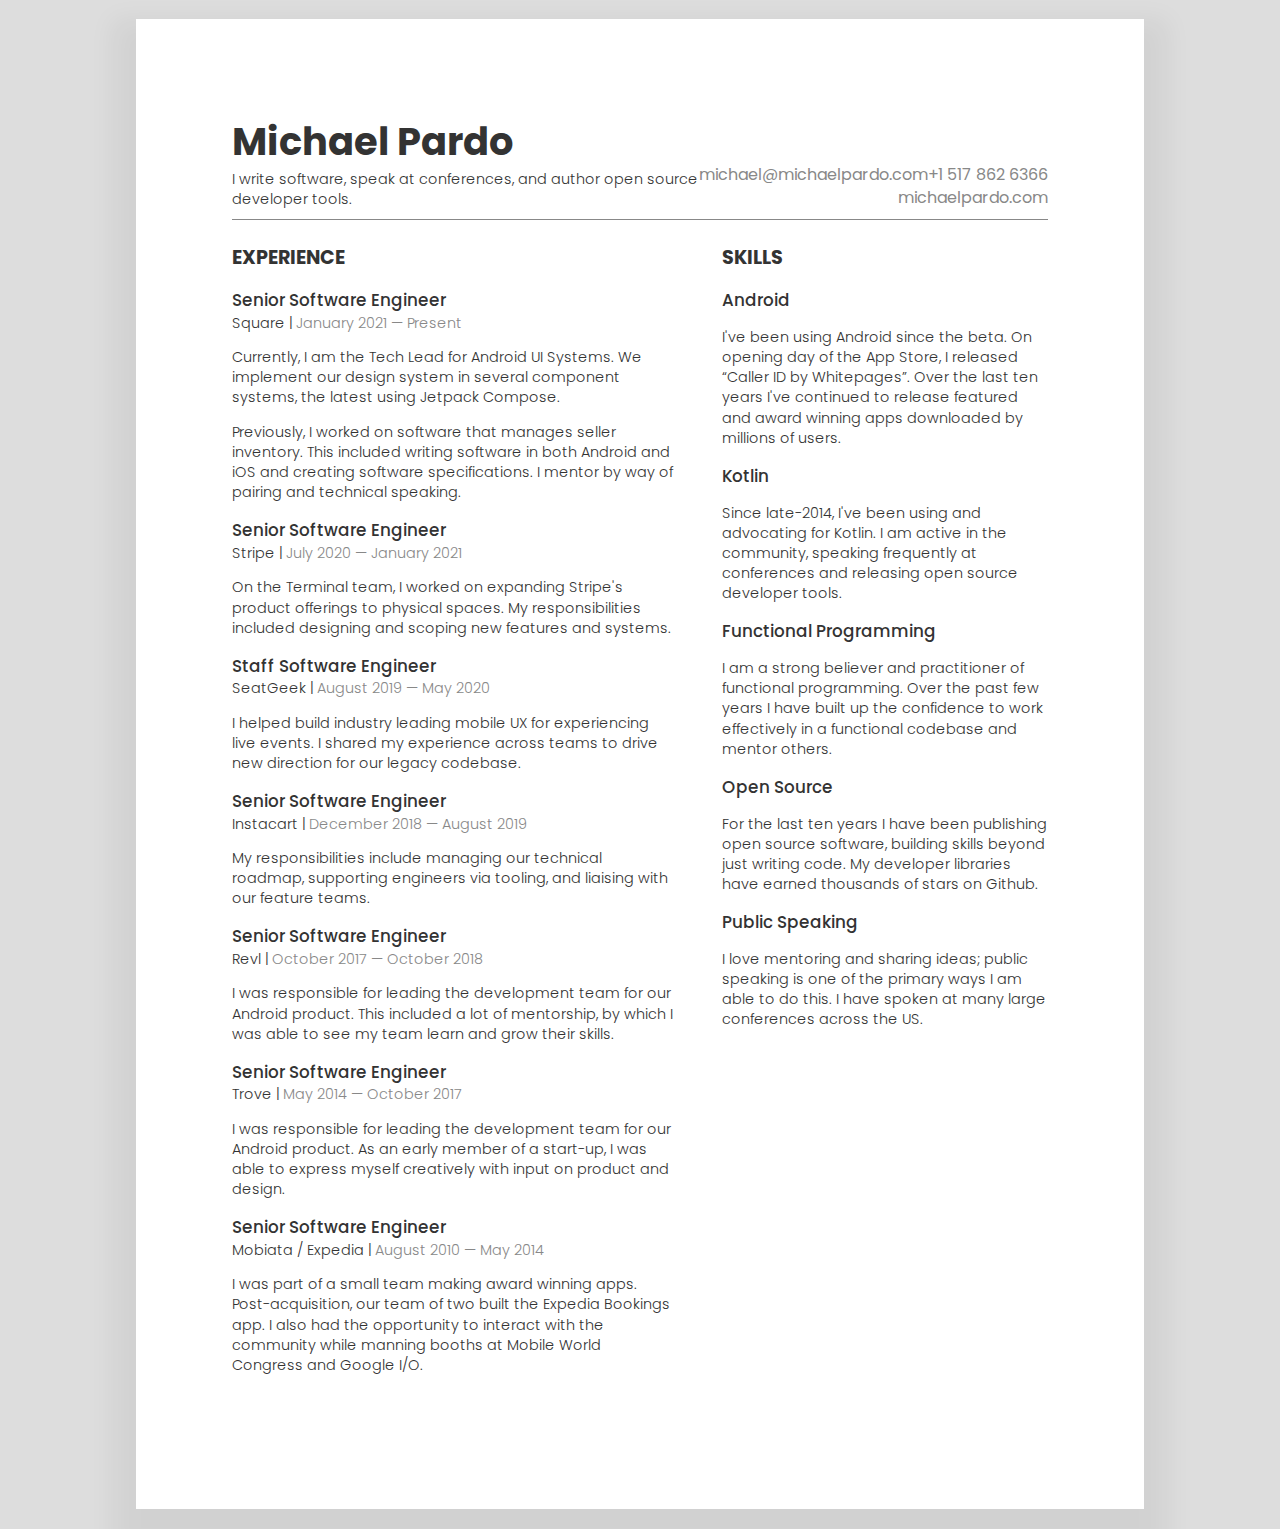
==== commit 8a76212a: "Update resume." ====
--- a/resume/index.html
+++ b/resume/index.html
@@ -27,19 +27,22 @@
                 <h2>Experience</h2>
                 <ul>
                     <li>
-                        <h3>Square</h3>
-                        <h4>Senior Software Engineer</h3>
-                        <time>January 2021 — Present</time>
+                        <h3>Senior Software Engineer</h3>
+                        <h4>Square | <time>January 2021 — Present</time><h4>
                         <p>
-                            At Square, I work on software that manages seller inventory. This includes
-                            writing software in both Android and iOS and creating software 
+                            Currently, I am the Tech Lead for Android UI Systems. We implement our
+                            design system in several component systems, the latest using Jetpack
+                            Compose.
+                        </p>
+                        <p>
+                            Previously, I worked on software that manages seller inventory. This 
+                            included writing software in both Android and iOS and creating software 
                             specifications. I mentor by way of pairing and technical speaking.
                         </p>
                     </li>
                     <li>
-                        <h3>Stripe</h3>
-                        <h4>Software Engineer</h3>
-                        <time>July 2020 — January 2021</time>
+                        <h3>Senior Software Engineer</h3>
+                        <h4>Stripe | <time>July 2020 — January 2021</time></h4>
                         <p>
                             On the Terminal team, I worked on expanding Stripe's product
                             offerings to physical spaces. My responsibilities included designing and
@@ -47,9 +50,8 @@
                         </p>
                     </li>
                     <li>
-                        <h3>SeatGeek</h3>
-                        <h4>Staff Software Engineer</h3>
-                        <time>August 2019 — May 2020</time>
+                        <h3>Staff Software Engineer</h3>
+                        <h4>SeatGeek | <time>August 2019 — May 2020</time></h4>
                         <p>
                             I helped build industry leading mobile UX for experiencing live events.
                             I shared my experience across teams to drive new direction for our 
@@ -57,18 +59,16 @@
                         </p>
                     </li>
                     <li>
-                        <h3>Instacart</h3>
-                        <h4>Senior Software Engineer</h3>
-                        <time>December 2018 — August 2019</time>
+                        <h3>Senior Software Engineer</h3>
+                        <h4>Instacart | <time>December 2018 — August 2019</time></h4>
                         <p>
                             My responsibilities include managing our technical roadmap, supporting
                             engineers via tooling, and liaising with our feature teams.
                         </p>
                     </li>
                     <li>
-                        <h3>Revl</h3>
-                        <h4>Senior Software Engineer</h3>
-                        <time>October 2017 — October 2018</time>
+                        <h3>Senior Software Engineer</h3>
+                        <h4>Revl | <time>October 2017 — October 2018</time></h4>
                         <p>
                             I was responsible for leading the development team for our Android 
                             product. This included a lot of mentorship, by which I was able to see 
@@ -76,9 +76,8 @@
                         </p>
                     </li>
                     <li>
-                        <h3>Trove</h3>
-                        <h4>Senior Software Engineer</h3>
-                        <time>May 2014 — October 2017</time>
+                        <h3>Senior Software Engineer</h3>
+                        <h4>Trove | <time>May 2014 — October 2017</time></h4>
                         <p>
                             I was responsible for leading the development team for our Android 
                             product. As an early member of a start-up, I was able to express myself
@@ -86,9 +85,8 @@
                         </p>
                     </li>
                     <li>
-                        <h3>Mobiata / Expedia</h3>
-                        <h4>Senior Software Engineer</h3>
-                        <time>August 2010 — May 2014</time>
+                        <h3>Senior Software Engineer</h3>
+                        <h4>Mobiata / Expedia | <time>August 2010 — May 2014</time></h4>
                         <p>
                             I was part of a small team making award winning apps. Post-acquisition,
                             our team of two built the Expedia Bookings app. I also had the 
@@ -102,20 +100,20 @@
                 <h2>Skills</h2>
                 <ul>
                     <li>
-                        <h3>Kotlin</h3>
-                        <p>
-                            Since late-2014, I've been using and advocating for Kotlin. I am active 
-                            in the community, speaking frequently at conferences and releasing open
-                            source developer tools.
-                        </p>
-                    </li>
-                    <li>
                         <h3>Android</h3>
                         <p>
                             I've been using Android since the beta. On opening day of the App 
                             Store, I released “Caller ID by Whitepages”. Over the last ten years 
                             I've continued to release featured and award winning apps downloaded by
                             millions of users.
+                        </p>
+                    </li>
+                    <li>
+                        <h3>Kotlin</h3>
+                        <p>
+                            Since late-2014, I've been using and advocating for Kotlin. I am active 
+                            in the community, speaking frequently at conferences and releasing open
+                            source developer tools.
                         </p>
                     </li>
                     <li>
--- a/media/resume.css
+++ b/media/resume.css
@@ -46,7 +46,7 @@
     display: grid;
     grid-template-columns: 1fr 1fr 1fr 1fr 1fr 1fr 1fr;
     grid-template-rows: auto auto;
-    grid-template-areas: "intro intro intro intro contact contact contact" "experience experience experience experience experience  skills skills";
+    grid-template-areas: "intro intro intro intro contact contact contact" "experience experience experience experience skills skills skills";
 }
 
 #intro { grid-area: intro; }
